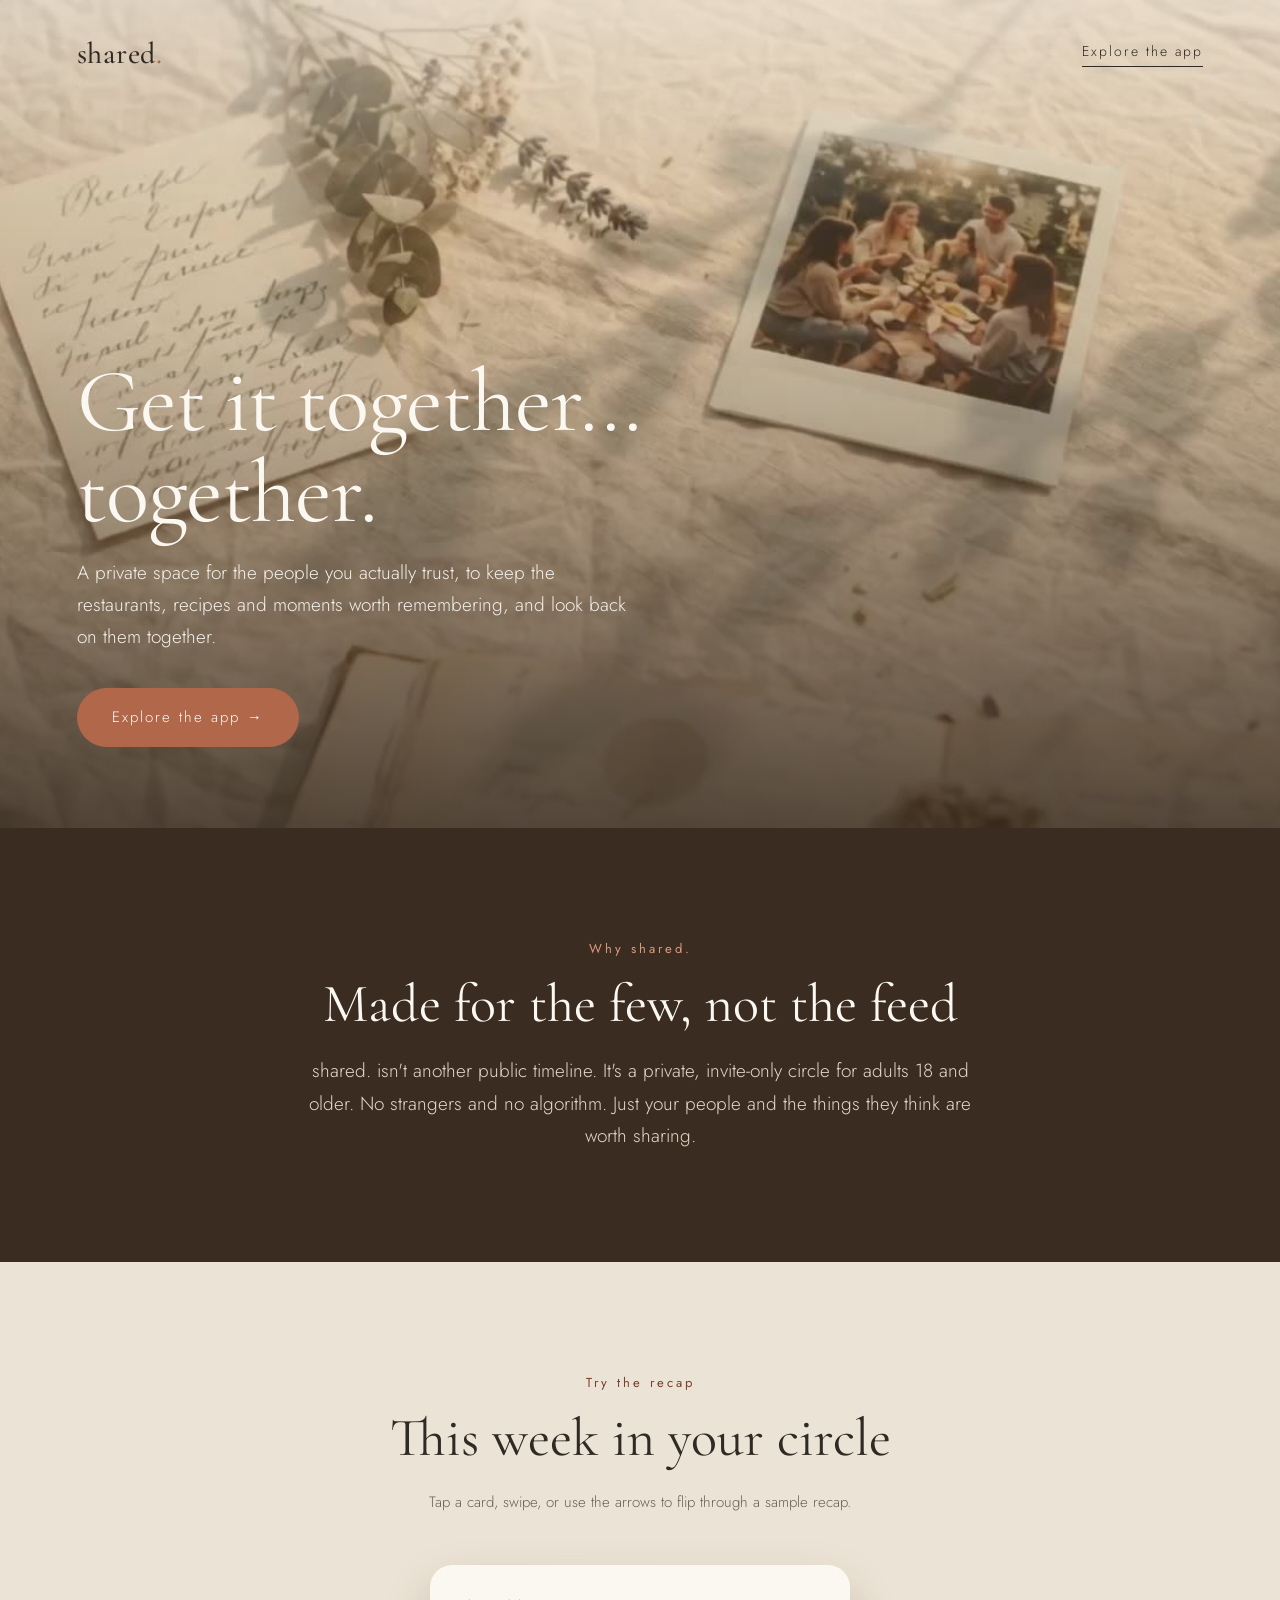
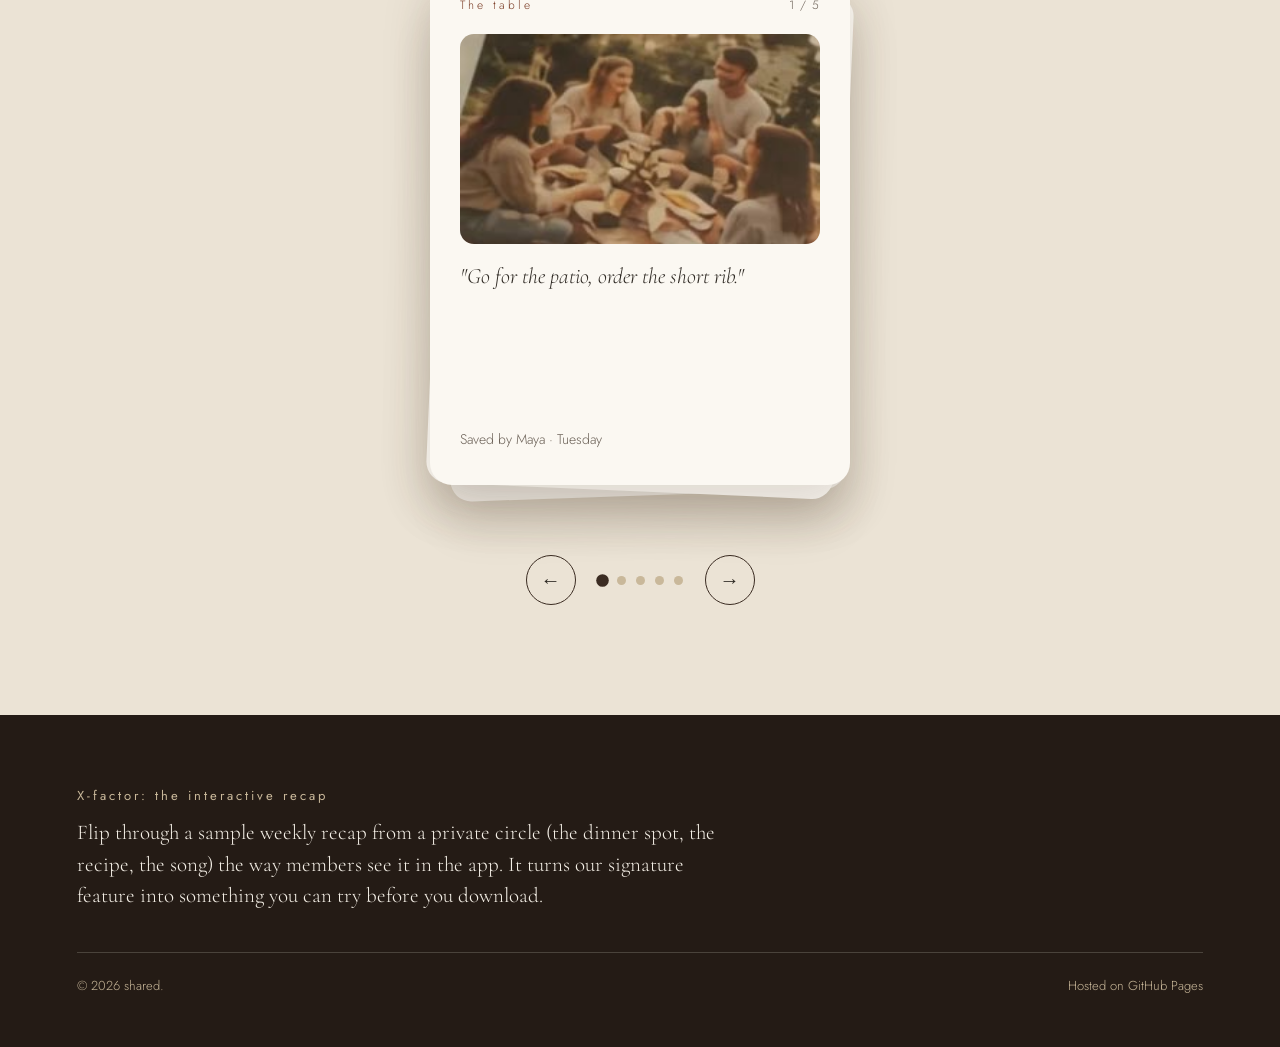
==== index.html @ dcdc334a "Initial Website" ====
<!DOCTYPE html>
<html lang="en">
<head>
  <meta charset="UTF-8">
  <meta name="viewport" content="width=device-width, initial-scale=1.0">
  <title>shared. | Get it together... together.</title>
  <meta name="description" content="shared. is a private, invite-only space for your circle to keep the restaurants, recipes and moments worth remembering.">
  <link rel="preconnect" href="https://fonts.googleapis.com">
  <link rel="preconnect" href="https://fonts.gstatic.com" crossorigin>
  <link href="https://fonts.googleapis.com/css2?family=Cormorant+Garamond:ital,wght@0,400;0,500;1,400&family=Jost:wght@300;400&display=swap" rel="stylesheet">
  <link rel="stylesheet" href="style.css">
</head>
<body>

  <nav class="nav">
    <a href="index.html" class="wordmark">shared<span>.</span></a>
    <a href="features.html" class="nav-link">Explore the app</a>
  </nav>

  <!-- AI-generated video: auto-plays on a loop -->
  <header class="hero">
    <video id="hero-video" src="video.mp4" poster="img/poster.jpg" autoplay muted loop playsinline preload="auto"></video>
    <div class="hero-copy">
      <h1>Get it together... together.</h1>
      <p>A private space for the people you actually trust, to keep the restaurants, recipes and moments worth remembering, and look back on them together.</p>
      <a href="features.html" class="btn">Explore the app &rarr;</a>
    </div>
  </header>

  <section class="dark">
    <div class="narrow reveal">
      <span class="eyebrow">Why shared.</span>
      <h2>Made for the few, not the feed</h2>
      <p class="lede">shared. isn't another public timeline. It's a private, invite-only circle for adults 18 and older. No strangers and no algorithm. Just your people and the things they think are worth sharing.</p>
    </div>
  </section>

  <!-- X-factor: interactive recap demo -->
  <section class="recap-demo" id="recap">
    <span class="eyebrow">Try the recap</span>
    <h2>This week in your circle</h2>
    <p class="hint">Tap a card, swipe, or use the arrows to flip through a sample recap.</p>

    <div class="deck" id="deck">
      <article class="card">
        <div class="tag">The table <em>1 / 5</em></div>
        <div class="photo"><img src="img/table.jpg" alt="friends sharing dinner outdoors"></div>
        <p class="note">"Go for the patio, order the short rib."</p>
        <p class="by">Saved by Maya &middot; Tuesday</p>
      </article>

      <article class="card">
        <div class="tag">The recipe <em>2 / 5</em></div>
        <div class="photo"><img src="img/recipe.jpg" alt="an open, handwritten recipe book"></div>
        <h4>Grandma's lemon cake</h4>
        <p class="by">Tried by Jordan &middot; "Made it twice. No regrets."</p>
      </article>

      <article class="card">
        <div class="tag">The moment <em>3 / 5</em></div>
        <div class="song">
          <div class="play"><svg width="16" height="18" viewBox="0 0 16 18" aria-hidden="true"><path d="M1 1l14 8-14 8z" fill="#fbf8f2"/></svg></div>
          <div class="bars"><i></i><i></i><i></i><i></i><i></i><i></i><i></i><i></i><i></i><i></i><i></i><i></i></div>
        </div>
        <p class="note">"This song came on and reminded me of a story I have to tell you..."</p>
        <p class="by">Shared by Elle &middot; Thursday night</p>
      </article>

      <article class="card">
        <div class="tag">The things you forgot <em>4 / 5</em></div>
        <h4>Almost forgot&hellip;</h4>
        <p class="note">"The bakery on Lovers Lane finally reopened. Saturday?"</p>
        <p class="by">Added by Sam &middot; 3 replies</p>
      </article>

      <article class="card">
        <div class="tag">The week, recapped <em>5 / 5</em></div>
        <h4>Your week, together</h4>
        <div class="stats">
          <div class="stat"><b>4</b><span>Places saved</span></div>
          <div class="stat"><b>2</b><span>Recipes tried</span></div>
          <div class="stat"><b>1</b><span>Night out planned</span></div>
        </div>
        <p class="by">See you next week.</p>
      </article>
    </div>

    <div class="deck-controls">
      <button class="arrow" id="prev" aria-label="previous card">&larr;</button>
      <div class="dots" id="dots"></div>
      <button class="arrow" id="next" aria-label="next card">&rarr;</button>
    </div>
  </section>

  <footer>
    <div class="xfactor">
      <h5>X-factor: the interactive recap</h5>
      <p>Flip through a sample weekly recap from a private circle (the dinner spot, the recipe, the song) the way members see it in the app. It turns our signature feature into something you can try before you download.</p>
    </div>
    <div class="fine">
      <span>&copy; 2026 shared.</span>
      <span>Hosted on GitHub Pages</span>
    </div>
  </footer>

  <script>
    // make sure the video starts even if a browser hesitates on autoplay
    const v = document.getElementById('hero-video');
    v.muted = true;
    const tryPlay = () => v.play().catch(() => {});
    tryPlay();
    document.addEventListener('visibilitychange', () => { if (!document.hidden) tryPlay(); });

    // recap deck
    const cards = [...document.querySelectorAll('.card')];
    const dotsWrap = document.getElementById('dots');
    let order = cards.map((_, i) => i);
    let busy = false;

    cards.forEach((_, i) => {
      const b = document.createElement('button');
      b.setAttribute('aria-label', 'card ' + (i + 1));
      b.addEventListener('click', () => goTo(i));
      dotsWrap.appendChild(b);
    });

    function render() {
      order.forEach((cardIndex, pos) => cards[cardIndex].dataset.pos = pos);
      [...dotsWrap.children].forEach((d, i) => d.classList.toggle('active', i === order[0]));
    }

    function next() {
      if (busy) return; busy = true;
      const top = cards[order[0]];
      top.classList.add('leaving');
      setTimeout(() => {
        order.push(order.shift());
        top.classList.remove('leaving');
        render(); busy = false;
      }, 380);
    }

    function prev() {
      if (busy) return; busy = true;
      order.unshift(order.pop());
      const incoming = cards[order[0]];
      incoming.classList.add('returning');
      render();
      requestAnimationFrame(() => requestAnimationFrame(() => {
        incoming.classList.remove('returning');
        setTimeout(() => busy = false, 400);
      }));
    }

    function goTo(i) {
      while (order[0] !== i) order.push(order.shift());
      render();
    }

    cards.forEach(c => c.addEventListener('click', next));
    document.getElementById('next').addEventListener('click', next);
    document.getElementById('prev').addEventListener('click', prev);
    document.addEventListener('keydown', e => {
      if (e.key === 'ArrowRight') next();
      if (e.key === 'ArrowLeft') prev();
    });

    let startX = null;
    const deck = document.getElementById('deck');
    deck.addEventListener('touchstart', e => startX = e.touches[0].clientX, { passive: true });
    deck.addEventListener('touchend', e => {
      if (startX === null) return;
      const dx = e.changedTouches[0].clientX - startX;
      if (Math.abs(dx) > 40) { e.preventDefault(); dx < 0 ? next() : prev(); }
      startX = null;
    });

    render();

    // gentle fade-in on scroll
    const io = new IntersectionObserver(entries => entries.forEach(en => {
      if (en.isIntersecting) { en.target.classList.add('in'); io.unobserve(en.target); }
    }), { threshold: .2 });
    document.querySelectorAll('.reveal').forEach(el => io.observe(el));
  </script>

  <!-- Chatling chatbot -->
  <script> window.chtlConfig = { chatbotId: "1721572942" } </script>
  <script async data-id="1721572942" id="chtl-script" type="text/javascript" src="https://chatling.ai/js/embed.js"></script>
</body>
</html>
---- style.css ----
/* shared. — linen */
:root {
  --linen: #f4efe6;
  --linen-deep: #ebe3d5;
  --sand: #d9cbb3;
  --oat: #c9b89a;
  --ink: #2f2a24;
  --ink-soft: #6b6157;
  --terracotta: #b0674a;
  --terracotta-deep: #94533a;
  --card: #fbf8f2;
  --espresso: #3b2c22;
  --espresso-deep: #241b15;
  --rust: #7d3f29;
  --olive: #4f4a35;
  --serif: "Cormorant Garamond", Georgia, serif;
  --sans: "Jost", "Helvetica Neue", Arial, sans-serif;
}

* { box-sizing: border-box; margin: 0; padding: 0; }
html { scroll-behavior: smooth; }
body {
  background: var(--linen);
  color: var(--ink);
  font-family: var(--sans);
  font-weight: 300;
  font-size: 17px;
  line-height: 1.7;
  -webkit-font-smoothing: antialiased;
}
img { display: block; max-width: 100%; }
a { color: inherit; }

/* ---------- nav ---------- */
.nav {
  position: absolute; top: 0; left: 0; right: 0; z-index: 10;
  display: flex; justify-content: space-between; align-items: center;
  padding: 28px 6vw;
}
.nav.solid { position: static; border-bottom: 1px solid var(--sand); }
.wordmark {
  font-family: var(--serif); font-size: 30px; font-weight: 500;
  letter-spacing: .5px; text-decoration: none;
}
.wordmark span { color: var(--terracotta); }
.nav.solid { background: var(--linen); }
.nav-link {
  font-size: 14px; letter-spacing: 2px;
  text-decoration: none; border-bottom: 1px solid currentColor; padding-bottom: 2px;
}

/* ---------- hero video ---------- */
.hero {
  position: relative; height: 92vh; min-height: 560px; overflow: hidden;
  display: flex; align-items: flex-end;
}
.hero video {
  position: absolute; inset: 0; width: 100%; height: 100%; object-fit: cover;
}
.hero::after {
  content: ""; position: absolute; inset: 0;
  background: linear-gradient(180deg, rgba(244,239,230,.55) 0%, rgba(244,239,230,0) 28%,
              rgba(36,27,21,.05) 40%, rgba(36,27,21,.72) 100%);
}
.hero-copy {
  position: relative; z-index: 2; color: #fbf8f2;
  padding: 0 6vw 9vh; max-width: 900px;
}
.hero h1 {
  font-family: var(--serif); font-weight: 400; font-size: clamp(44px, 7vw, 92px);
  line-height: 1.02; letter-spacing: -1px; margin-bottom: 18px;
}
.hero p { font-size: 19px; max-width: 560px; margin-bottom: 34px; opacity: .95; }

/* ---------- buttons ---------- */
.btn {
  display: inline-block; text-decoration: none; cursor: pointer;
  font-family: var(--sans); font-size: 15px; letter-spacing: 2px;
  padding: 16px 34px; border-radius: 999px; border: 1px solid var(--terracotta);
  background: var(--terracotta); color: #fbf8f2;
  transition: background .25s, transform .25s;
}
.btn:hover { background: var(--rust); border-color: var(--rust); transform: translateY(-2px); }
.btn.ghost { background: transparent; color: var(--espresso); border-color: var(--espresso); }
.btn.ghost:hover { background: var(--espresso); color: var(--linen); }

/* ---------- sections ---------- */
section { padding: 110px 6vw; }
.eyebrow {
  font-size: 13px; letter-spacing: 3px; color: var(--rust); font-weight: 400;
  margin-bottom: 14px; display: block;
}
h2 {
  font-family: var(--serif); font-weight: 400; font-size: clamp(34px, 4.5vw, 54px);
  line-height: 1.1; margin-bottom: 22px;
}
h3 { font-family: var(--serif); font-weight: 500; font-size: 30px; margin-bottom: 12px; }
.narrow { max-width: 680px; margin: 0 auto; text-align: center; }
.lede { font-size: 19px; color: var(--ink-soft); }

/* ---------- recap demo (x-factor) ---------- */
.recap-demo { background: var(--linen-deep); text-align: center; }
.recap-demo .hint { color: var(--ink-soft); font-size: 15px; margin-bottom: 50px; }
.deck {
  position: relative; width: min(420px, 88vw); height: 520px; margin: 0 auto;
  perspective: 1400px;
}
.card {
  position: absolute; inset: 0; background: var(--card); border-radius: 22px;
  box-shadow: 0 22px 50px rgba(73, 58, 40, .16); padding: 30px 30px 34px;
  text-align: left; display: flex; flex-direction: column; cursor: pointer;
  transition: transform .6s cubic-bezier(.2,.8,.2,1), opacity .6s;
  user-select: none;
}
.card .tag {
  font-size: 12px; letter-spacing: 3px; color: var(--rust);
  display: flex; justify-content: space-between; margin-bottom: 18px;
}
.card .tag em { font-style: normal; color: var(--ink-soft); letter-spacing: 1px; }
.card h4 { font-family: var(--serif); font-weight: 500; font-size: 32px; line-height: 1.1; margin-bottom: 16px; }
.card .photo { border-radius: 14px; overflow: hidden; height: 210px; margin-bottom: 18px; }
.card .photo img { width: 100%; height: 100%; object-fit: cover; }
.card .note { font-family: var(--serif); font-style: italic; font-size: 22px; line-height: 1.35; }
.card .by { margin-top: auto; font-size: 14px; color: var(--ink-soft); }
.card .song {
  display: flex; align-items: center; gap: 14px; background: var(--linen);
  border-radius: 14px; padding: 16px; margin: 6px 0 22px;
}
.song .play {
  width: 46px; height: 46px; border-radius: 50%; background: var(--espresso);
  display: grid; place-items: center; flex-shrink: 0;
}
.song .bars { flex: 1; display: flex; align-items: flex-end; gap: 3px; height: 30px; }
.song .bars i {
  flex: 1; background: var(--oat); border-radius: 2px; height: 30%;
  animation: eq 1.1s ease-in-out infinite;
}
.song .bars i:nth-child(odd) { animation-delay: -.4s; }
.song .bars i:nth-child(3n) { animation-delay: -.7s; }
@keyframes eq { 0%,100% { height: 25%; } 50% { height: 95%; } }
.stats { display: grid; gap: 14px; margin: 8px 0 20px; }
.stat { display: flex; align-items: baseline; gap: 14px; border-bottom: 1px solid var(--sand); padding-bottom: 12px; }
.stat b { font-family: var(--serif); font-weight: 500; font-size: 46px; color: var(--rust); line-height: 1; min-width: 40px; }
.forgot-list { list-style: none; margin: 4px 0 20px; }
.forgot-list li { padding: 12px 0; border-bottom: 1px dashed var(--sand); font-size: 16px; }

/* card stack positions */
.card[data-pos="0"] { transform: translateY(0) rotate(0); z-index: 5; opacity: 1; }
.card[data-pos="1"] { transform: translateY(14px) rotate(2.5deg) scale(.97); z-index: 4; opacity: 1; }
.card[data-pos="2"] { transform: translateY(26px) rotate(-2deg) scale(.94); z-index: 3; opacity: .9; }
.card[data-pos="3"], .card[data-pos="4"] { transform: translateY(36px) scale(.9); z-index: 1; opacity: 0; }
.card.leaving { transform: translateX(120%) rotate(14deg) !important; opacity: 0 !important; z-index: 6 !important; }
.card.returning { transform: translateX(-120%) rotate(-14deg) !important; opacity: 0 !important; z-index: 6 !important; }

.deck-controls { display: flex; justify-content: center; align-items: center; gap: 22px; margin-top: 70px; }
.arrow {
  width: 50px; height: 50px; border-radius: 50%; border: 1px solid var(--espresso);
  background: transparent; cursor: pointer; font-size: 20px; color: var(--ink);
  transition: background .2s, color .2s;
}
.arrow:hover { background: var(--espresso); color: var(--linen); }
.dots { display: flex; gap: 10px; }
.dots button {
  width: 9px; height: 9px; border-radius: 50%; border: none; background: var(--oat);
  cursor: pointer; transition: transform .2s, background .2s; padding: 0;
}
.dots button.active { background: var(--espresso); transform: scale(1.4); }

/* ---------- features page ---------- */
.page-hero { padding: 120px 6vw 80px; text-align: center; }
.page-hero h1 {
  font-family: var(--serif); font-weight: 400; font-size: clamp(38px, 6vw, 76px);
  line-height: 1.08; margin-bottom: 18px;
}
.feature {
  display: grid; grid-template-columns: 120px 1fr; gap: 40px;
  max-width: 980px; margin: 0 auto; padding: 60px 0; border-top: 1px solid var(--sand);
}
.feature .num { font-family: var(--serif); font-size: 64px; color: var(--rust); line-height: 1; }
.feature p { color: var(--ink-soft); font-size: 18px; max-width: 680px; }
.feature p + p { margin-top: 16px; }
.subfeature {
  margin-top: 34px; background: var(--card); border-left: 4px solid var(--rust); border-radius: 20px; padding: 32px;
  display: grid; grid-template-columns: 1fr 220px; gap: 30px; align-items: center;
}
.subfeature h4 { font-family: var(--serif); font-weight: 500; font-size: 26px; margin-bottom: 8px; }
.subfeature p { font-size: 16px; }
.mini-cal { background: var(--linen); border-radius: 14px; padding: 16px; font-size: 12px; }
.mini-cal .mhead { display: flex; justify-content: space-between; margin-bottom: 10px; color: var(--ink-soft); letter-spacing: 1px; }
.mini-cal .grid { display: grid; grid-template-columns: repeat(7, 1fr); gap: 4px; text-align: center; }
.mini-cal .grid span { padding: 5px 0; border-radius: 6px; color: var(--ink-soft); }
.mini-cal .grid .ev { background: var(--espresso); color: #fff; }
.mini-cal .grid .ev2 { background: var(--terracotta); color: #fff; }
.features-wrap { padding-top: 0; }
.band { background: var(--linen-deep); }
.two-col { display: grid; grid-template-columns: 1fr 1fr; gap: 60px; max-width: 980px; margin: 0 auto; }
.two-col p { color: var(--ink-soft); font-size: 18px; }
.back { text-align: center; padding: 90px 6vw; }

/* ---------- footer ---------- */
footer { background: var(--espresso-deep); color: var(--linen); padding: 70px 6vw 50px; }
.xfactor { max-width: 640px; margin-bottom: 40px; }
.xfactor h5 {
  font-size: 13px; letter-spacing: 3px; color: var(--oat);
  font-weight: 400; margin-bottom: 10px;
}
.xfactor p { font-family: var(--serif); font-size: 21px; line-height: 1.5; }
.fine { display: flex; justify-content: space-between; flex-wrap: wrap; gap: 10px; font-size: 13px; color: var(--oat); border-top: 1px solid #4a433b; padding-top: 22px; }

/* ---------- motion & responsive ---------- */
.reveal { opacity: 0; transform: translateY(24px); transition: opacity .9s, transform .9s; }
.reveal.in { opacity: 1; transform: none; }
@media (max-width: 760px) {
  section { padding: 80px 7vw; }
  .feature { grid-template-columns: 1fr; gap: 10px; padding: 46px 0; }
  .feature .num { font-size: 44px; }
  .subfeature, .two-col { grid-template-columns: 1fr; }
  .deck { height: 540px; }
  .hero { height: 88vh; }
}
@media (prefers-reduced-motion: reduce) {
  .reveal { opacity: 1; transform: none; }
  .song .bars i { animation: none; height: 60%; }
}

/* ---------- dark accent bands ---------- */
.dark { background: var(--espresso); color: var(--linen); }
.dark .eyebrow { color: #d99a7c; }
.dark .lede, .dark p { color: #e3d8c8; }
.dark h2 { color: #fbf8f2; }
.olive { background: var(--olive); }
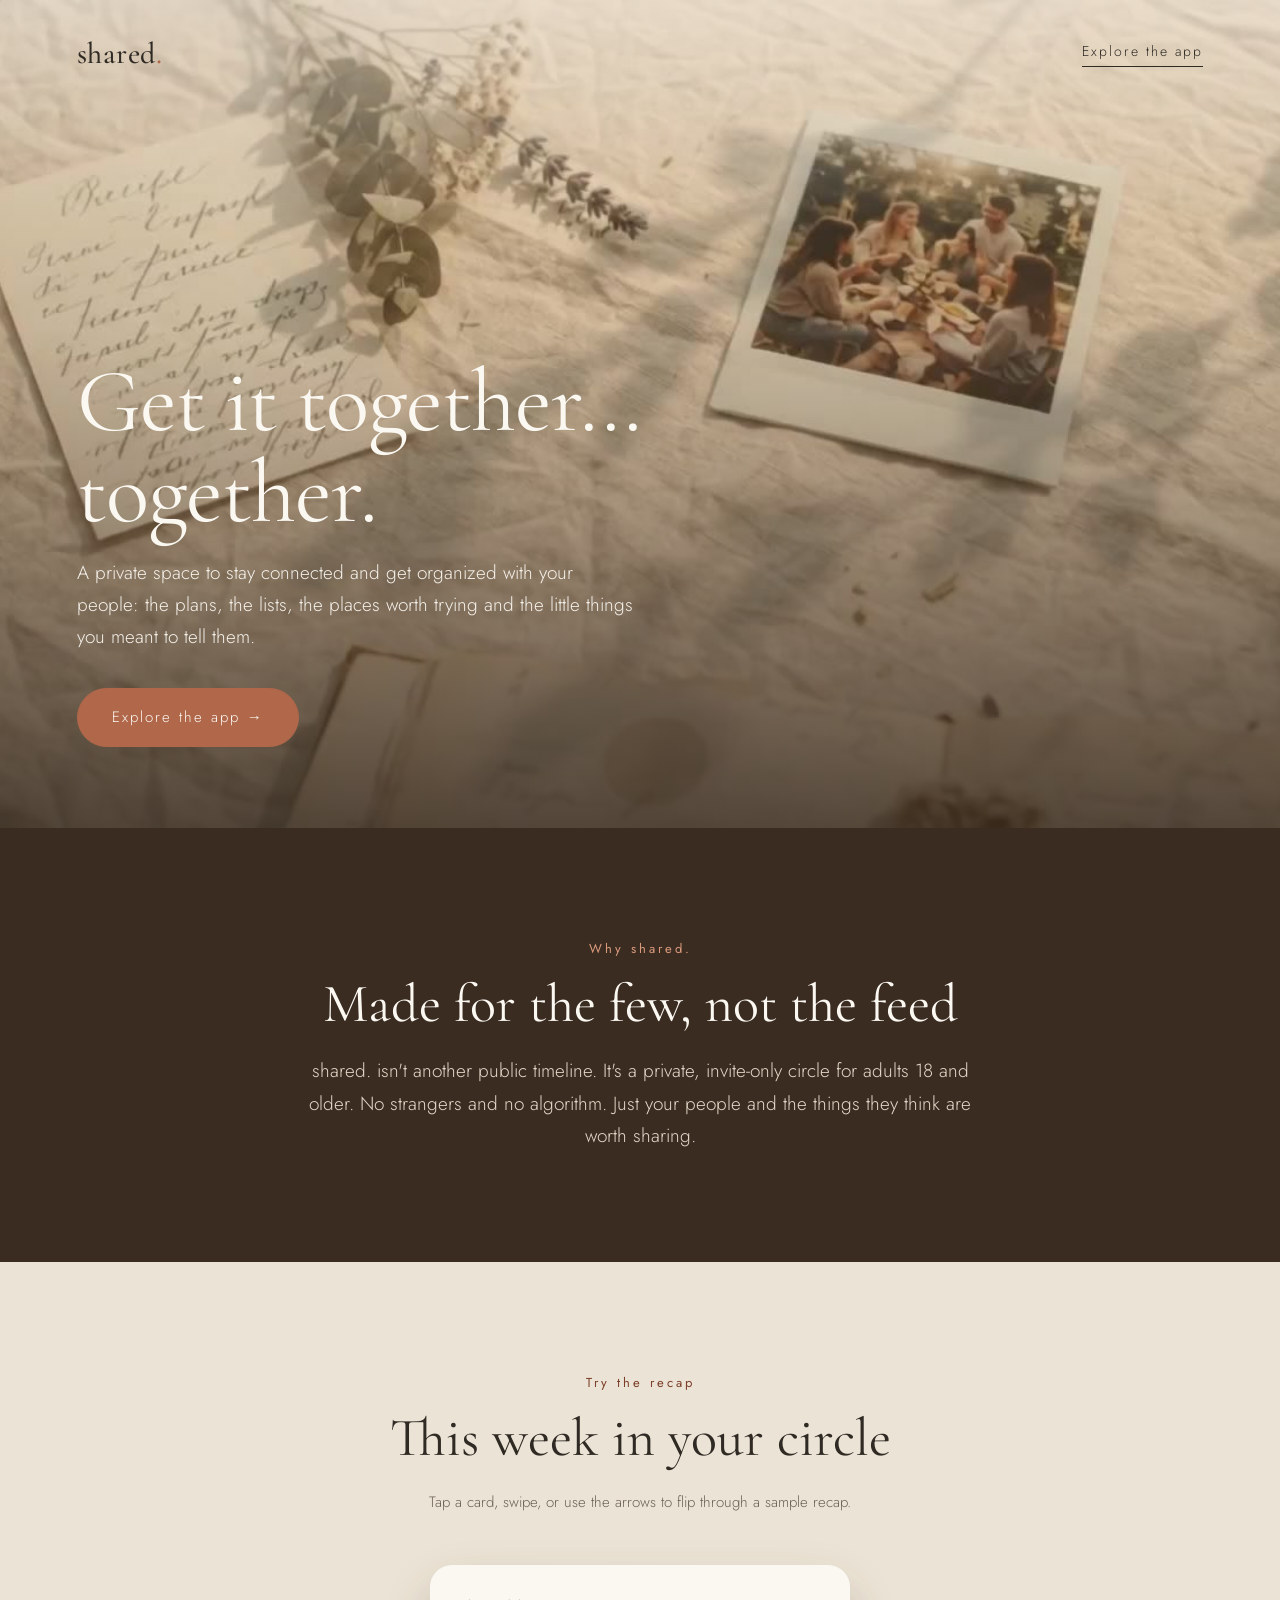
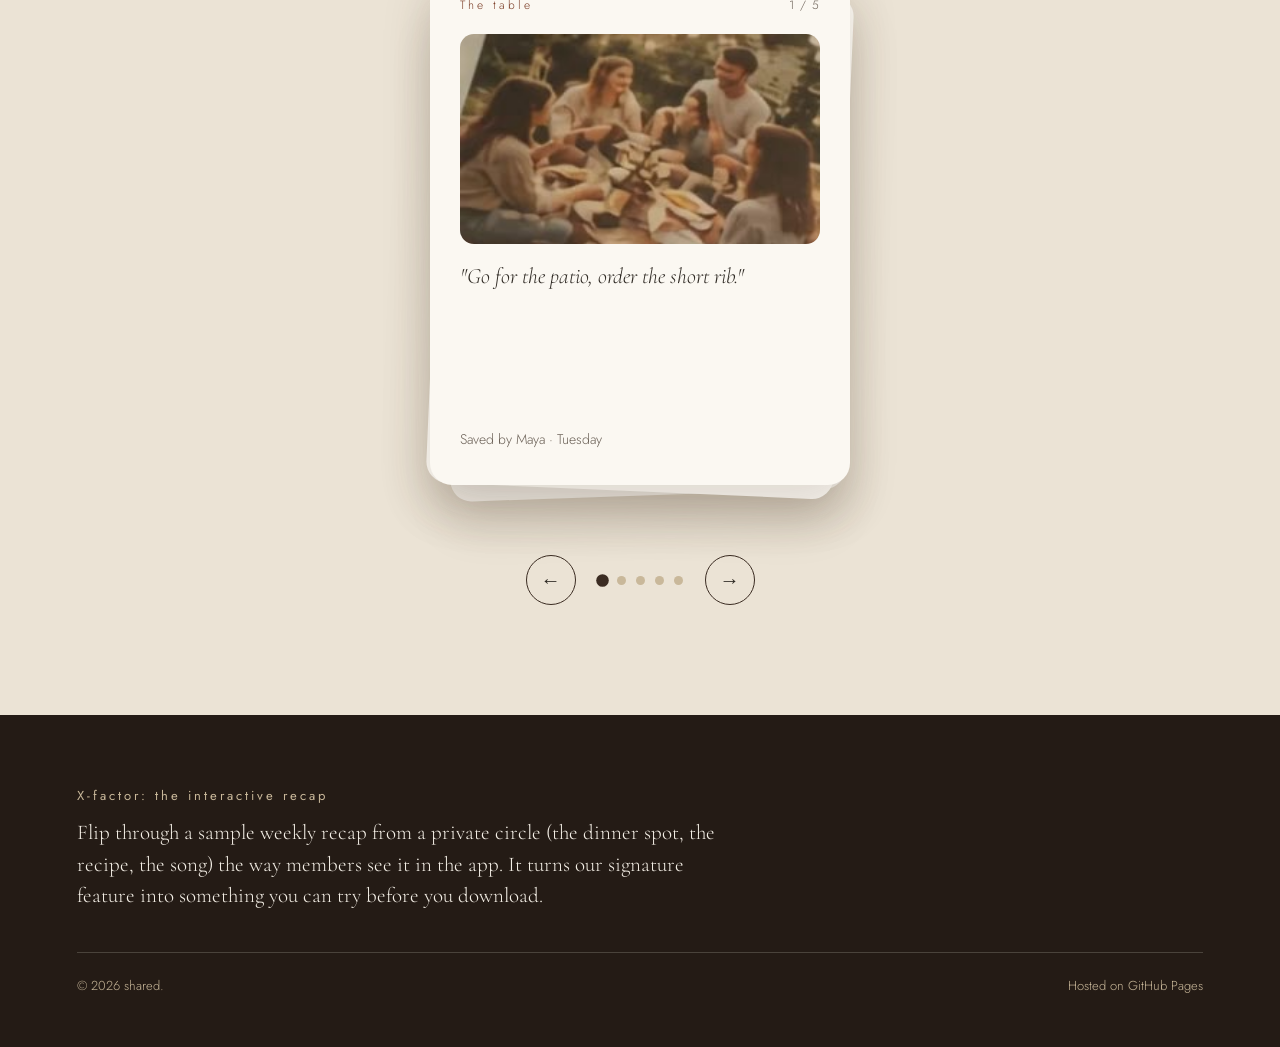
==== commit eee641f0: "headline update" ====
--- a/index.html
+++ b/index.html
@@ -4,7 +4,7 @@
   <meta charset="UTF-8">
   <meta name="viewport" content="width=device-width, initial-scale=1.0">
   <title>shared. | Get it together... together.</title>
-  <meta name="description" content="shared. is a private, invite-only space for your circle to keep the restaurants, recipes and moments worth remembering.">
+  <meta name="description" content="shared. is a private, invite-only space to stay connected and get organized with your people.">
   <link rel="preconnect" href="https://fonts.googleapis.com">
   <link rel="preconnect" href="https://fonts.gstatic.com" crossorigin>
   <link href="https://fonts.googleapis.com/css2?family=Cormorant+Garamond:ital,wght@0,400;0,500;1,400&family=Jost:wght@300;400&display=swap" rel="stylesheet">
@@ -22,7 +22,7 @@
     <video id="hero-video" src="video.mp4" poster="img/poster.jpg" autoplay muted loop playsinline preload="auto"></video>
     <div class="hero-copy">
       <h1>Get it together... together.</h1>
-      <p>A private space for the people you actually trust, to keep the restaurants, recipes and moments worth remembering, and look back on them together.</p>
+      <p>A private space to stay connected and get organized with your people: the plans, the lists, the places worth trying and the little things you meant to tell them.</p>
       <a href="features.html" class="btn">Explore the app &rarr;</a>
     </div>
   </header>
--- a/style.css
+++ b/style.css
@@ -229,3 +229,68 @@
 .dark .lede, .dark p { color: #e3d8c8; }
 .dark h2 { color: #fbf8f2; }
 .olive { background: var(--olive); }
+
+/* recent thoughts visual */
+.thoughts { display: grid; gap: 8px; }
+.thought {
+  background: var(--linen); border-radius: 12px 12px 12px 3px; padding: 10px 12px;
+  font-size: 13px; line-height: 1.4; color: var(--ink);
+}
+.thought:nth-child(2) { margin-left: 14px; background: var(--espresso); color: var(--linen); }
+.thought:nth-child(2) em { color: #d9cbb3; }
+.thought em { display: block; font-style: normal; font-size: 11px; color: var(--ink-soft); margin-top: 4px; letter-spacing: .5px; }
+
+/* lists visual */
+.subfeature + .subfeature { margin-top: 18px; }
+.subfeature p + p { margin-top: 12px; }
+.subfeature strong { font-weight: 400; color: var(--espresso); }
+.lists { display: grid; gap: 10px; }
+.list-card { background: var(--linen); border-radius: 14px; padding: 12px 14px; font-size: 13px; }
+.list-card.trip { background: var(--espresso); color: var(--linen); }
+.lhead { display: flex; justify-content: space-between; align-items: baseline; margin-bottom: 6px; }
+.lhead b { font-family: var(--serif); font-weight: 500; font-size: 17px; }
+.lhead span { font-size: 11px; opacity: .7; }
+.item { display: flex; align-items: center; gap: 8px; padding: 3px 0; }
+.item i { width: 13px; height: 13px; border: 1.5px solid currentColor; border-radius: 4px; flex-shrink: 0; opacity: .6; }
+.item.done { opacity: .55; text-decoration: line-through; }
+.item.done i { background: var(--terracotta); border-color: var(--terracotta); opacity: 1; }
+.item em { margin-left: auto; font-style: normal; font-size: 11px; opacity: .7; text-decoration: none; }
+
+/* today view showcase */
+.today-band { background: var(--linen-deep); }
+.today-wrap {
+  max-width: 1040px; margin: 0 auto; display: grid; grid-template-columns: 1fr 360px;
+  gap: 70px; align-items: center;
+}
+.today-copy p { color: var(--ink-soft); font-size: 18px; max-width: 520px; }
+.today-copy p + p { margin-top: 16px; }
+.phone {
+  width: 340px; background: var(--espresso-deep); border-radius: 48px; padding: 12px;
+  box-shadow: 0 30px 70px rgba(36, 27, 21, .3); justify-self: center;
+}
+.screen { background: var(--linen); border-radius: 38px; padding: 14px 20px 26px; min-height: 640px; }
+.status { display: flex; justify-content: space-between; align-items: center; font-size: 12px; color: var(--ink); font-weight: 400; padding: 2px 6px 14px; }
+.status .notch { width: 92px; height: 26px; background: var(--espresso-deep); border-radius: 20px; }
+.status span:last-child { letter-spacing: 1px; font-size: 7px; }
+.t-date { font-size: 12px; color: var(--rust); letter-spacing: 1px; }
+.t-title { font-family: var(--serif); font-size: 40px; line-height: 1.1; margin-bottom: 14px; }
+.t-label { font-size: 11px; letter-spacing: 2px; color: var(--ink-soft); margin: 14px 0 7px; text-transform: uppercase; }
+.t-card { background: var(--card); border-radius: 14px; padding: 11px 13px; margin-bottom: 6px; font-size: 13px; line-height: 1.35; }
+.t-card b { font-weight: 400; display: block; }
+.t-card small { font-size: 11px; color: var(--ink-soft); }
+.hero-plan { display: flex; gap: 12px; align-items: center; background: var(--espresso); color: var(--linen); }
+.hero-plan small { color: #d9cbb3; }
+.t-time { font-family: var(--serif); font-size: 26px; color: #e9a987; }
+.t-card.row { display: flex; gap: 10px; align-items: center; }
+.box { width: 15px; height: 15px; border: 1.5px solid var(--oat); border-radius: 4px; flex-shrink: 0; }
+.t-up { background: var(--card); border-radius: 14px; padding: 4px 13px; }
+.t-up div { display: flex; gap: 12px; padding: 8px 0; font-size: 13px; border-bottom: 1px solid var(--linen-deep); }
+.t-up div:last-child { border-bottom: none; }
+.t-up span { color: var(--rust); min-width: 46px; font-size: 12px; }
+.t-up b { font-weight: 400; }
+.thought-mini b { color: var(--rust); }
+.thought-mini small { font-style: italic; }
+@media (max-width: 860px) {
+  .today-wrap { grid-template-columns: 1fr; gap: 50px; }
+  .phone { width: min(340px, 86vw); }
+}
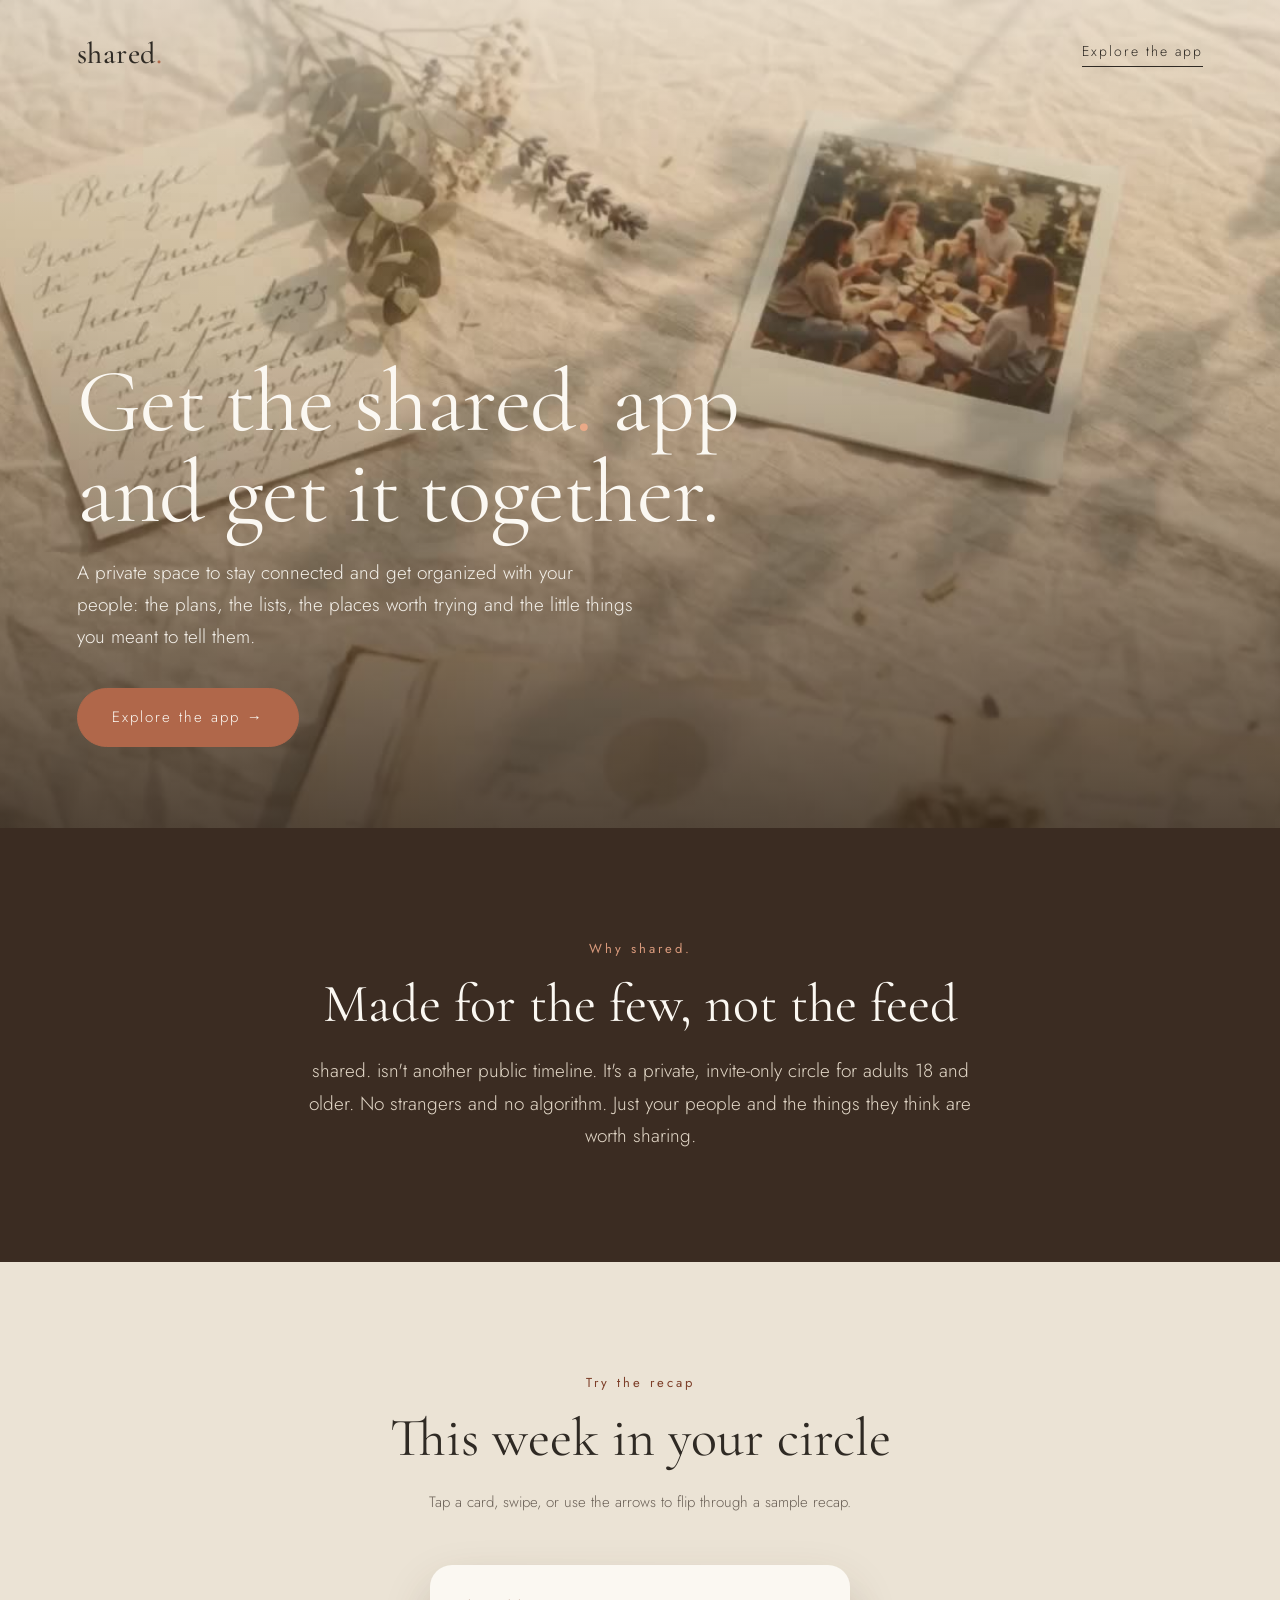
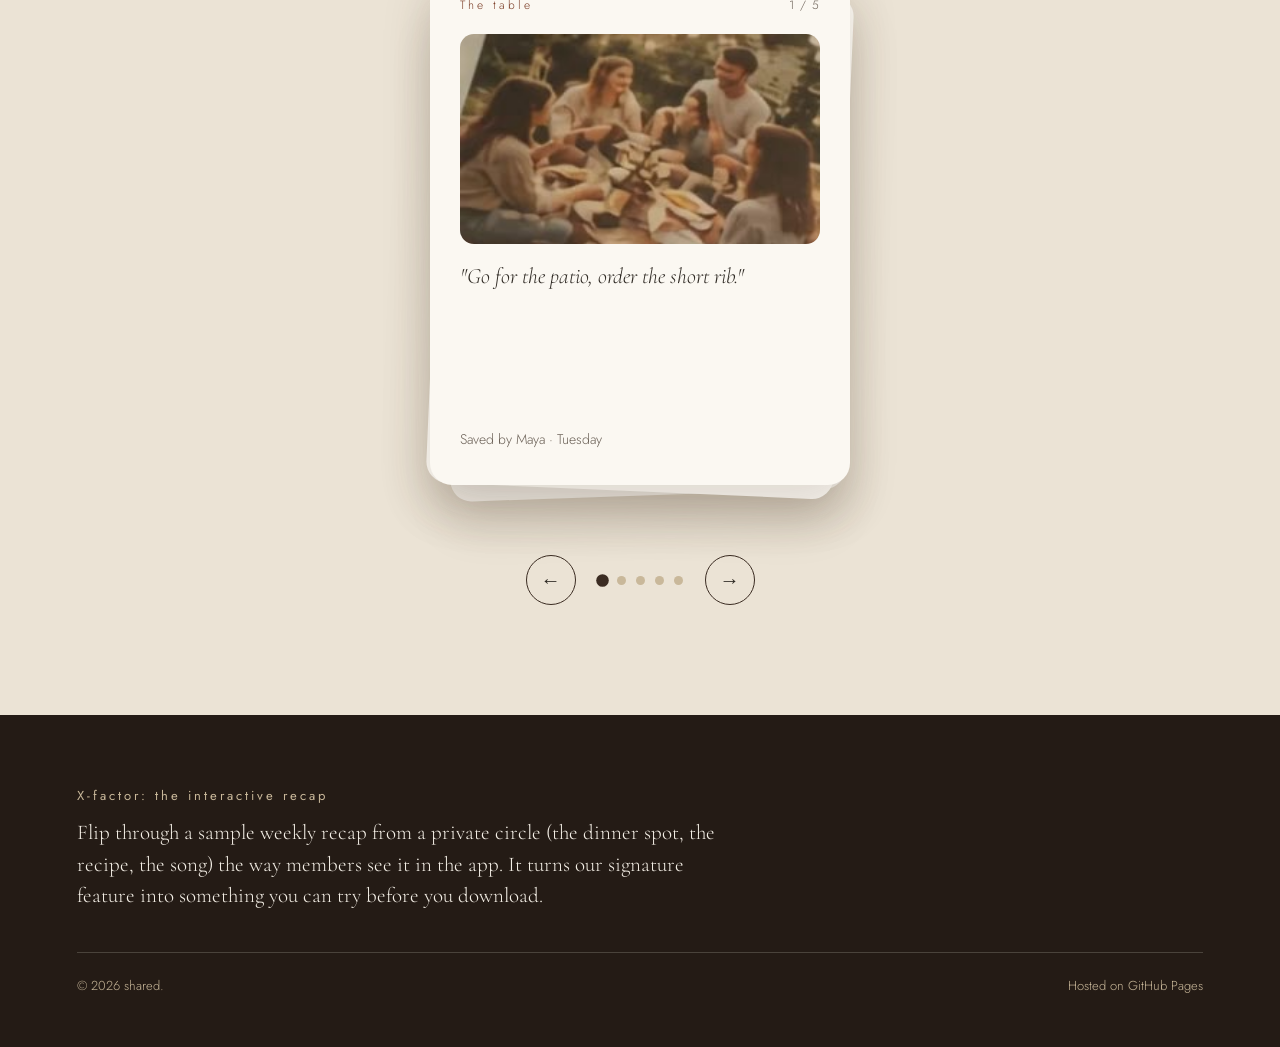
==== commit dd318be7: "tagline change" ====
--- a/index.html
+++ b/index.html
@@ -3,7 +3,7 @@
 <head>
   <meta charset="UTF-8">
   <meta name="viewport" content="width=device-width, initial-scale=1.0">
-  <title>shared. | Get it together... together.</title>
+  <title>shared. | Get the shared. app and get it together.</title>
   <meta name="description" content="shared. is a private, invite-only space to stay connected and get organized with your people.">
   <link rel="preconnect" href="https://fonts.googleapis.com">
   <link rel="preconnect" href="https://fonts.gstatic.com" crossorigin>
@@ -21,7 +21,7 @@
   <header class="hero">
     <video id="hero-video" src="video.mp4" poster="img/poster.jpg" autoplay muted loop playsinline preload="auto"></video>
     <div class="hero-copy">
-      <h1>Get it together... together.</h1>
+      <h1>Get the shared<span class="dot">.</span> app<br>and get it together.</h1>
       <p>A private space to stay connected and get organized with your people: the plans, the lists, the places worth trying and the little things you meant to tell them.</p>
       <a href="features.html" class="btn">Explore the app &rarr;</a>
     </div>
--- a/style.css
+++ b/style.css
@@ -294,3 +294,5 @@
   .today-wrap { grid-template-columns: 1fr; gap: 50px; }
   .phone { width: min(340px, 86vw); }
 }
+
+.hero h1 .dot { color: #e9a987; }
